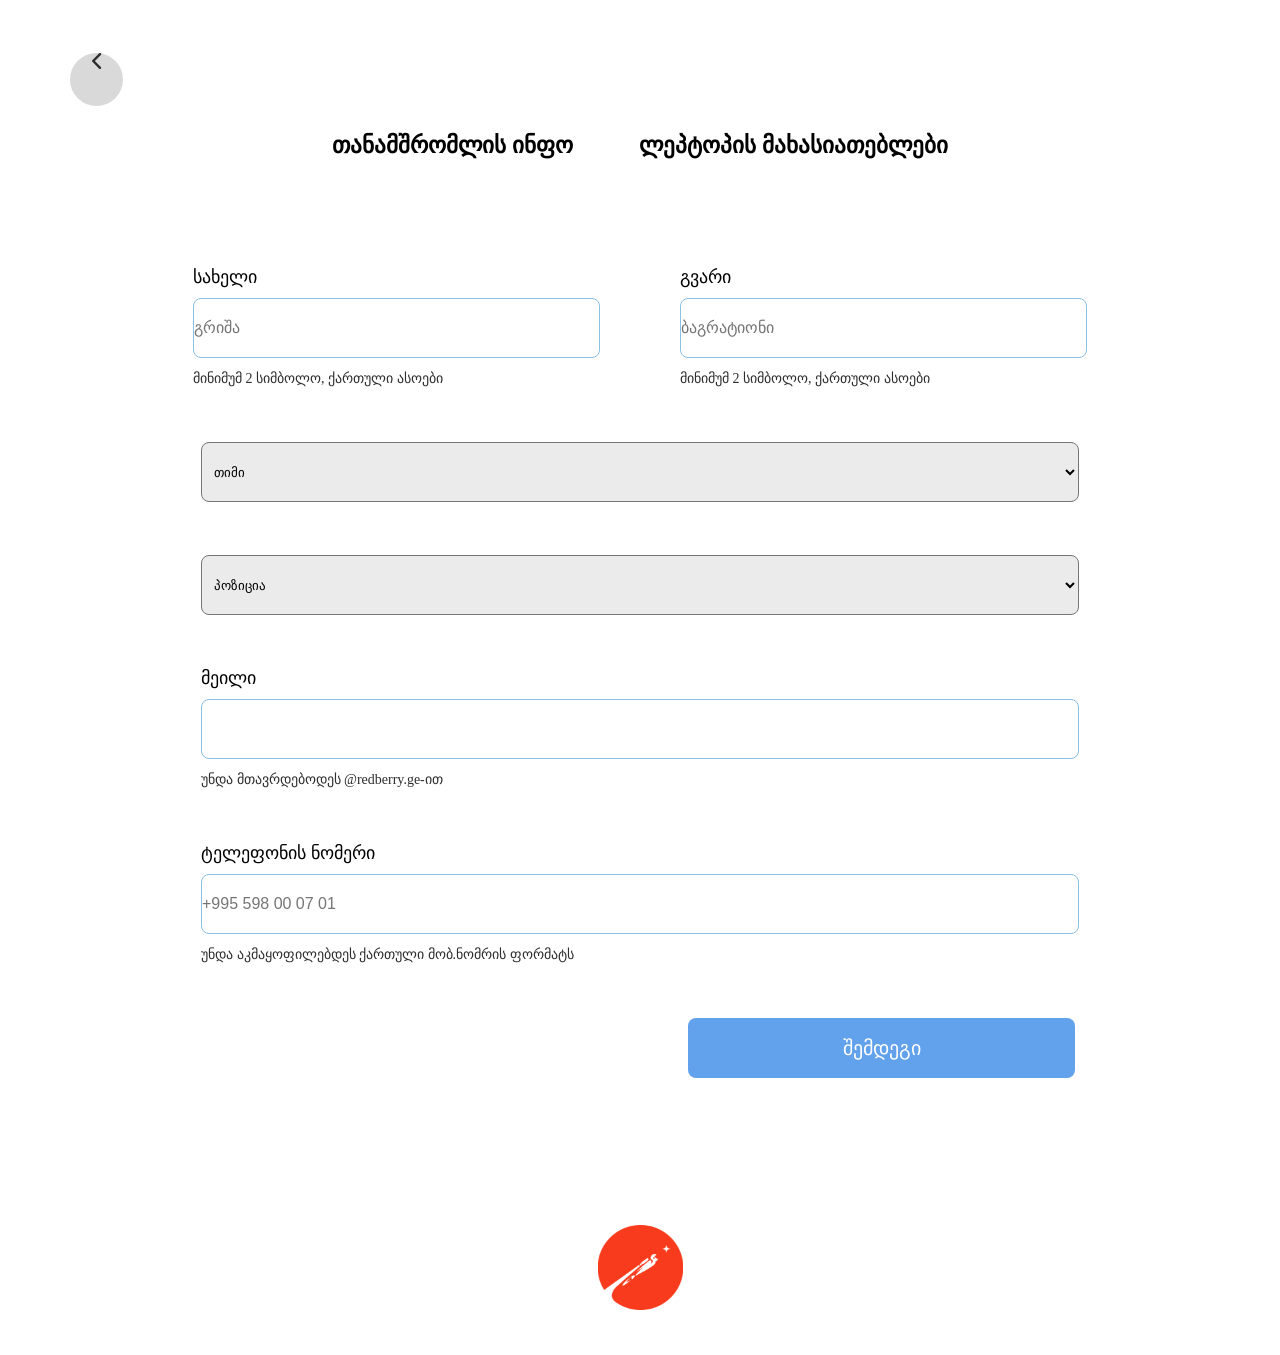
==== add-note.html @ ed46d0b8 "added 'add note' page, input validation and storing to local storage" ====
<!DOCTYPE html>
<html lang="en">
<head>
    <meta charset="UTF-8">
    <meta http-equiv="X-UA-Compatible" content="IE=edge">
    <meta name="viewport" content="width=device-width, initial-scale=1.0">
    <title>Add Note</title>
    <link rel="stylesheet" href="add-note.css">
    <link rel="stylesheet" href="common.css">
</head>
<body>
    <div class="prv-btn-ctn">
        <button type="button" id="prv-btn"><img src="./images/Vector.svg" id="prv"></button>
    </div>
    <div class="title-container"> <!-- ეს დივი შეიძლება არც დამჭირდეს -->
        <h3 class="section-title first-title">თანამშრომლის ინფო</h3>
        <h3 class="section-title sec-title">ლეპტოპის მახასიათებლები</h3>
      </div>
      <form action="https://pcfy.redberryinternship.ge/api/laptop/create" id="register-laptop">
        <fieldset class="tab">
              <div class="center">
                <div class="input-row">
                    <div class="input-div">
                        <label for="name">სახელი</label>
                        <input type="text" id="name" name="name" required placeholder="გრიშა" pattern="^(([\u10D0-\u10F0]+)){2,}">
                        <span>მინიმუმ 2 სიმბოლო, ქართული ასოები</span>
                    </div>
      
                    <div class="input-div">
                        <label for="lastname">გვარი</label>
                        <input type="text" id="lastname" name="surname" required placeholder="ბაგრატიონი" pattern="^(([\u10D0-\u10F0]+)){2,}">
                        <span>მინიმუმ 2 სიმბოლო, ქართული ასოები</span>
                    </div>
                </div>
              
                <div>
                  <select name="teams" id="teams" required>
                    <option value="" disabled selected>თიმი</option>
                    <option value="esecrame">esecrame</option>
                  </select>
                </div>
      
                <div>
                  <select name="positions" id="positions" required>
                    <option value="" disabled selected>პოზიცია</option>
                    <option value="rame">rame</option>
                  </select>
                </div>
      
                <div class="input-div">
                  <label for="email">მეილი</label>
                  <input type="email" id="email" name="email" pattern=".+@redberry.ge" required>
                  <span>უნდა მთავრდებოდეს @redberry.ge-ით</span>
                </div>
      
                <div class="input-div">
                    <label for="number">ტელეფონის ნომერი</label>
                    <input type="tel" id="number" name="phone_number" placeholder="+995 598 00 07 01" pattern="^(\+?995)?\d{9}$">
                    <span>უნდა აკმაყოფილებდეს ქართული მობ.ნომრის ფორმატს</span>
                </div>
      
                <div class="btn-div">
                  <button id="next-button" type="button">შემდეგი</button>
                </div>
            </div>  
          </fieldset>

          
      </form>
      <div class="img-container">
        <img src="./images/LOGO-10 2.svg" id="logo-2">
      </div>
      
      <script src="./add-note.js">
 
      </script>
</body>
</html>
---- add-note.css ----
.title-container {
    font-weight: 700;
    font-size: 20px;
    line-height: 24.42px;
    display: flex;
    justify-content: center;
    gap: 66px;
    margin-top: 80px;
    margin-bottom: 30px;
}

form {
    background-color: white;
    padding: 80px 160px;
    width: 1226px;
    margin: 0 auto;
}

fieldset {
    border: none;
}

.input-row {
    display: flex;
    justify-content: flex-start;
    gap: 80px;
    width: 894px;
    align-items: center;
}

.input-div {
    display: flex;
    flex-direction: column;
    gap: 10px;
    width: 878px;
}


.center {
    display: flex;
    flex-direction: column;
    align-items: center;
    gap: 53px;
}

.btn-div {
    display: flex;
    width: 870px;
    justify-content: flex-end;
}
---- common.css ----
* {
    margin: 0;
    padding: 0;
    box-sizing: border-box;
}

button {
    width: 387px;
    border-radius: 8px;
    padding: 18px 60px;
    background-color: #62A1EB;
    color: #FFFF;
    line-height: 24px;
    font-size: 20px;
    display: flex;
    justify-content: center;
    border: none;
    cursor: pointer;
}

button:hover {
    background-color: #317AD0;
}

button:focus {
    background-color: #1A5DAB;
}

input {
    height: 60px;
    /* width: 280px; */
    border-radius: 8px;
    border: 1.8px solid #8AC0E2;
    color: rgba(0, 0, 0, 0.6);
    line-height: 21px;
    font-size: 16px;
    font-weight: 400;
}

input:focus-within{
    background: rgba(43, 75, 242, 0.06);
    border: 1.8px solid #6499FF;
    color: black;
}

/* es vafshe js-shi chavwero sjobs */
input:user-invalid {
    box-shadow:none;
    border: 2px solid red !important;
    outline:none;
}


span {
    font-weight: 300;
    font-size: 14px;
    line-height: 21px;
    color: #2E2E2E;
}

label {
    font-size: 18px;
    line-height: 21px;
    font-weight: 500;
}
select {
    height: 60px;
    background-color: #EBEBEB;
    padding: 0 7.5px;
    border-radius: 8px;
    width: 878px; 
    /* width საჭიროა? */
}

hr {
    width: 894px;
    border: 1px solid #C7C7C7;
}


.img-container {
    display: flex;
    justify-content: center;
    margin-bottom: 45px;
    margin-top: 67px;
}

#prv-btn {
    margin: 0;
    padding: 0;
    width: 53px;
    height: 53px;
    border-radius: 50%;
    background-color: #D9D9D9;
    position: relative;
    top: 53px;
    left: 70px;
}
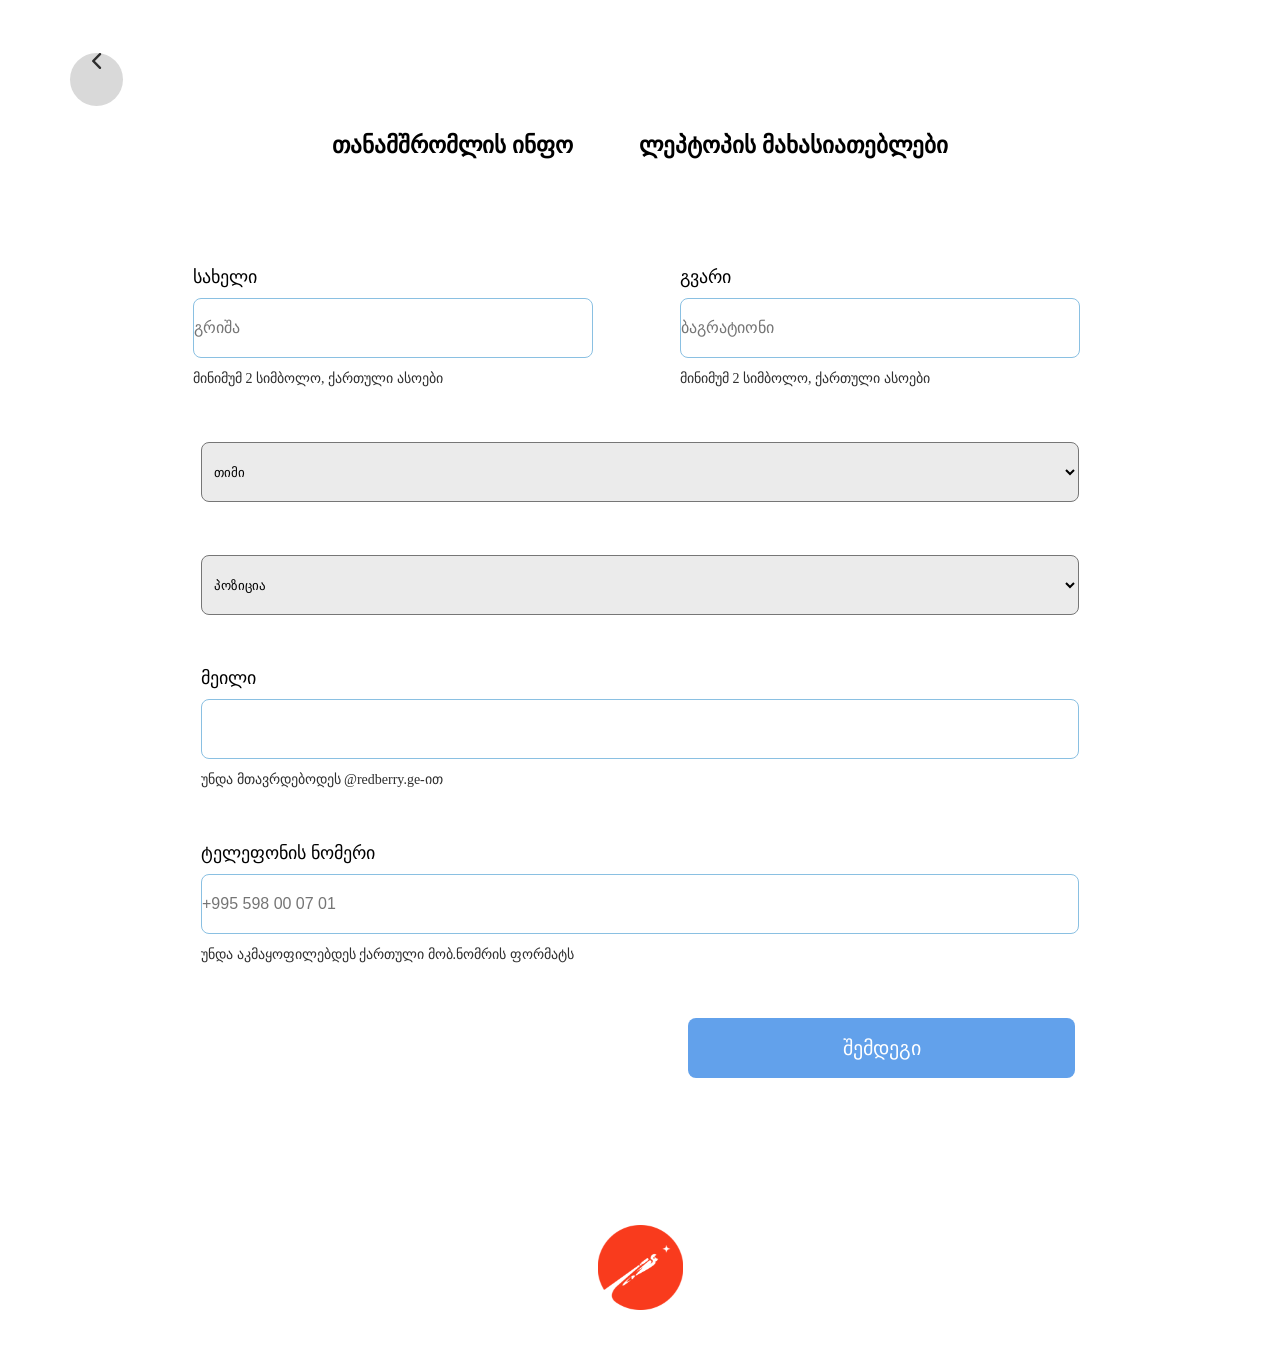
==== commit 6bdad106: "added 'add laptop specifications'  page" ====
--- a/add-note.html
+++ b/add-note.html
@@ -10,7 +10,7 @@
 </head>
 <body>
     <div class="prv-btn-ctn">
-        <button type="button" id="prv-btn"><img src="./images/Vector.svg" id="prv"></button>
+        <button type="button" id="prv-btn-gray"><img src="./images/Vector.svg" id="prv"></button>
     </div>
     <div class="title-container"> <!-- ეს დივი შეიძლება არც დამჭირდეს -->
         <h3 class="section-title first-title">თანამშრომლის ინფო</h3>
@@ -36,14 +36,12 @@
                 <div>
                   <select name="teams" id="teams" required>
                     <option value="" disabled selected>თიმი</option>
-                    <option value="esecrame">esecrame</option>
                   </select>
                 </div>
       
                 <div>
                   <select name="positions" id="positions" required>
                     <option value="" disabled selected>პოზიცია</option>
-                    <option value="rame">rame</option>
                   </select>
                 </div>
       
@@ -66,6 +64,106 @@
           </fieldset>
 
           
+
+          <fieldset class="sec-tab">
+            <div class="input">
+      
+              <div class="input-row">
+                  <div class="input-div">
+                    <!-- aq validacia maklia -->
+                      <label for="laptop-name">ლეპტოპის სახელი</label>
+                      <input type="text" id="laptop-name" name="laptop_name" required>
+                      <span>ლათინური ასოები, ციფრები, !@#$%^&*()_+= </span>
+                  </div>
+                  <!-- <input type="file" name="laptop_image" required> -->
+      
+                  <select name="laptop-brands" id="laptop-brands" required>
+                      <option value="" disabled selected>ლეპტოპის ბრენდი</option>
+                  </select>
+              </div>
+      
+              <hr>
+      
+              <div class="input-row sp">
+                  <select name="laptop_cpu" id="cpus" required>
+                      <option value="" disabled selected>ლეპტოპის CPU</option>
+                  </select>
+      
+                  <div class="input-div">
+                      <label for="cpu-core">CPU-ს ბირთვი</label>
+                      <input type="text" id="cpu-core" name="laptop_cpu_cores" required pattern="^[0-9]+$">
+                      <span>მხოლოდ ციფრები</span>
+                  </div>
+      
+                  <div class="input-div">
+                      <label for="cpu-thread">CPU-ს ნაკადი</label>
+                      <input type="text" id="cpu-thread" name="laptop_cpu_threads" required pattern="^[0-9]+$">
+                      <span>მხოლოდ ციფრები</span>
+                  </div>
+              </div>
+      
+              <hr>
+              
+              <div class="input-row radio-row">
+                  <div class="input-div">
+                      <label for="ram">ლეპტოპის RAM(გიგაბაიტებში - GB)</label>
+                      <input type="text" id="ram" name="laptop_ram" required pattern="^[0-9]+$">
+                      <span>მხოლოდ ციფრები</span>
+                  </div>
+      
+                  <div class="input-div radio-container">
+                      <label>მეხსიერების ტიპი</label>
+                      <div class="options-container">
+                          
+                          <!-- <div class="options-container"></div> -->
+                              <input type="radio" id="ssd" name="aptop_hard_drive_type" value="SSD">
+                              <label for="ssd">SSD</label>
+      
+                              <input type="radio" id="hdd" name="aptop_hard_drive_type" value="HDD">
+                              <label for="hdd">HDD</label>
+                          <!-- </div> -->
+                      </div>
+                  </div>
+              </div>
+      
+              <hr>
+      
+             
+              <div class="input-row price-con">
+                  <div class="input-div date-div">
+                      <label for="pur-date">შეძენის რიცხვი (არჩევითი)</label>
+                      <input type="date" id="pur-date" name="laptop_purchase_date">
+                  </div>
+      
+                  <div class="input-div price-div">
+                      <label for="price">ლეპტოპის ფასი(Gel)</label>
+                      <input type="text" name="laptop_price" id="price" placeholder="0000" pattern="^[0-9]+$">
+                      <span>მხოლოდ ციფრები</span>
+                  </div>
+              </div>
+      
+              <hr>
+              
+              <div class="con radio-row input-div radio-container">
+                  
+                  <label>ლეპტოპის მდგომარეობა</label>
+                  <div class="options-container">
+                      <input type="radio" id="new" name="laptop_state" value="new">
+                      <label for="new">ახალი</label>
+          
+                      <input type="radio" id="second-hand" name="laptop_state" value="second-hand">
+                      <label for="second-hand">მეორადი</label>
+                  </div>
+              </div>
+          </div>
+      
+      
+          <div class="btn-ctn">
+              <button type="button" id="prv-btn">უკან</button>
+              <button>დამახსოვრება</button>
+          </div>
+          </fieldset>
+
       </form>
       <div class="img-container">
         <img src="./images/LOGO-10 2.svg" id="logo-2">
--- a/add-note.css
+++ b/add-note.css
@@ -50,3 +50,6 @@
     justify-content: flex-end;
 }
 
+input[type='text'], input[id='laptop-name'], .date-div, .price-div   {
+    width: 400px;
+}
--- a/common.css
+++ b/common.css
@@ -85,7 +85,7 @@
     margin-top: 67px;
 }
 
-#prv-btn {
+#prv-btn-gray {
     margin: 0;
     padding: 0;
     width: 53px;
@@ -95,4 +95,8 @@
     position: relative;
     top: 53px;
     left: 70px;
+}
+
+.sec-tab {
+    display: none;
 }
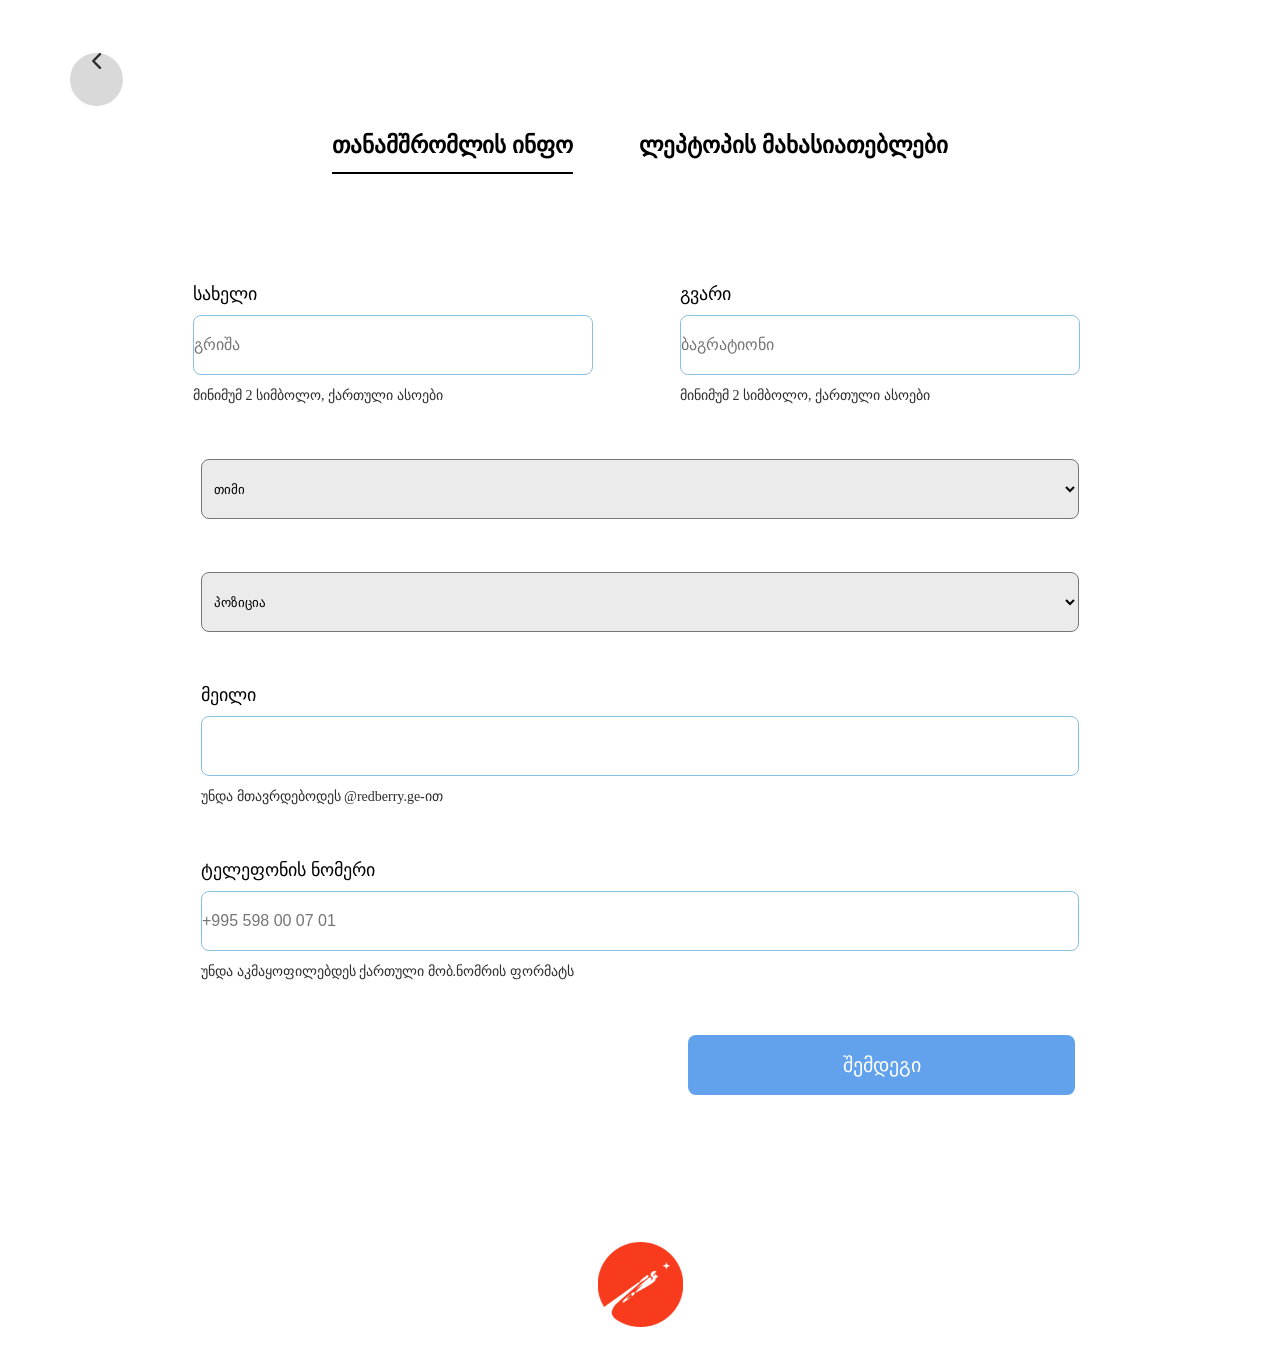
==== commit e571a862: "added file input" ====
--- a/add-note.html
+++ b/add-note.html
@@ -68,6 +68,17 @@
           <fieldset class="sec-tab">
             <div class="input">
       
+                <div class="input-row">
+                    <div id="drop_zone" ondrop="dropHandler(event);" ondragover="dragOverHandler(event);">
+                        <div id="drp-cnt">
+                            <p>ჩააგდე ან ატვირთე ლეპტოპის ფოტო</p>
+                            <input type='file' id='file'/>
+                            <label for='file'>ატვირთე</label>
+                        </div>
+                    </div>
+                </div>
+                
+
               <div class="input-row">
                   <div class="input-div">
                     <!-- aq validacia maklia -->
@@ -116,10 +127,10 @@
                       <div class="options-container">
                           
                           <!-- <div class="options-container"></div> -->
-                              <input type="radio" id="ssd" name="aptop_hard_drive_type" value="SSD">
+                              <input type="radio" id="ssd" name="laptop_hard_drive_type" value="SSD">
                               <label for="ssd">SSD</label>
       
-                              <input type="radio" id="hdd" name="aptop_hard_drive_type" value="HDD">
+                              <input type="radio" id="hdd" name="laptop_hard_drive_type" value="HDD">
                               <label for="hdd">HDD</label>
                           <!-- </div> -->
                       </div>
--- a/add-note.css
+++ b/add-note.css
@@ -8,6 +8,7 @@
     gap: 66px;
     margin-top: 80px;
     margin-bottom: 30px;
+    
 }
 
 form {
@@ -53,3 +54,116 @@
 input[type='text'], input[id='laptop-name'], .date-div, .price-div   {
     width: 400px;
 }
+
+.sp > select {
+    width: 270px;
+}
+
+.sp input {
+    /* border: thick dotted thistle; */
+    width: 270px;;
+}
+
+
+.options-container {
+    display: flex;
+    align-items: center;
+    gap: 10px;
+    /* margin-top: 7.5px; */
+}
+
+label[for='ssd'], label[for='new'] {
+    margin-right: 70px;
+    /* color: rebeccapurple; */
+}
+
+input[type='radio'] {
+    width: 15px
+}
+
+.price-con {
+    justify-content: flex-start;
+    align-items: flex-start;
+}
+
+
+input[type='date'], #price {
+    border-radius: 8px;
+    border: 1.8px solid #8AC0E2;
+    padding: 10px;
+    width: 400px;
+    height: 60px;
+}
+
+.btn-ctn {
+    width: 930px;
+    display: flex;
+    justify-content: space-between;
+    margin-top: 97px;
+    margin-bottom: 63px;
+}
+
+#prv-btn {
+    color: #62A1EB;
+    background-color: #FFFF;
+    position: relative;
+    right: 70px;
+}
+
+.first-title {
+    border-bottom: 2px solid black;
+}
+
+.section-title {
+    padding-bottom: 15px;
+}
+
+#drop_zone {
+    border: 2px dashed #4386A9;
+    border-radius: 18px;
+    background-color: #F7F7F7;
+    width: 878px;
+    height: 423px;
+}
+
+input[type="file"] {
+    height: 0;
+    padding: 0;
+    opacity: 0;
+}
+
+label[for="file"] {
+    box-shadow: 1px 1px 3px #ccc;
+    background: linear-gradient(to bottom, #eee, #ccc);
+    border-radius: 8px;
+    margin-top: 80px;
+    text-align: center;
+    line-height: 1.5;
+}
+
+label[for="file"]:hover {
+    background: linear-gradient(to bottom, #fff, #ddd);
+}
+
+label[for="file"]:active {
+    box-shadow: inset 1px 1px 3px #ccc;
+}
+
+#drp-cnt {
+    width: 233px;
+    margin: 107px auto;
+    text-align: center;
+}
+
+label[for='file'] {
+    border-radius: 8px;
+    padding: 18px 60px;
+    background: #62A1EB;
+    color: #FFFF;
+    line-height: 24px;
+    font-size: 20px;
+    display: flex;
+    justify-content: center;
+    border: none;
+    cursor: pointer;
+}
--- a/common.css
+++ b/common.css
@@ -69,12 +69,12 @@
     padding: 0 7.5px;
     border-radius: 8px;
     width: 878px; 
-    /* width საჭიროა? */
 }
 
 hr {
     width: 894px;
     border: 1px solid #C7C7C7;
+    margin: 60px 0;
 }
 
 
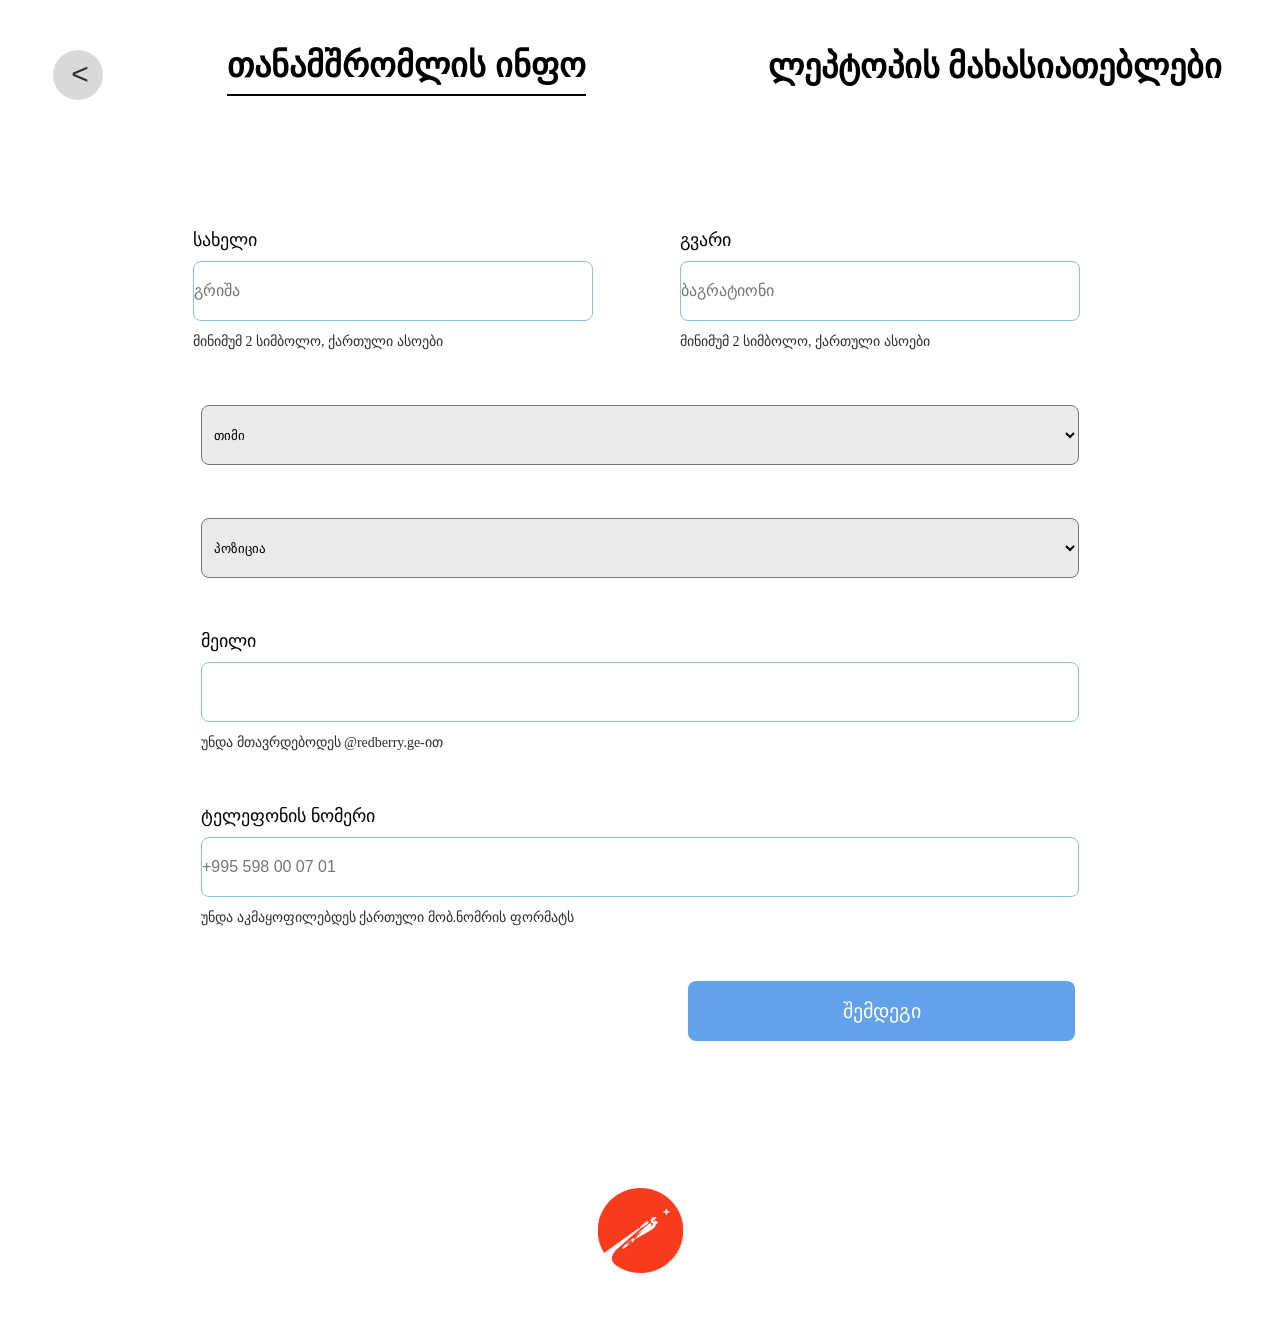
==== commit 6a91a431: "added input validation on employees info" ====
--- a/add-note.html
+++ b/add-note.html
@@ -4,56 +4,58 @@
     <meta charset="UTF-8">
     <meta http-equiv="X-UA-Compatible" content="IE=edge">
     <meta name="viewport" content="width=device-width, initial-scale=1.0">
-    <title>Add Note</title>
+    <title>ჩანაწერის დამატება</title>
     <link rel="stylesheet" href="add-note.css">
     <link rel="stylesheet" href="common.css">
+    <link rel="stylesheet" href="media.css">
 </head>
 <body>
-    <div class="prv-btn-ctn">
-        <button type="button" id="prv-btn-gray"><img src="./images/Vector.svg" id="prv"></button>
-    </div>
-    <div class="title-container"> <!-- ეს დივი შეიძლება არც დამჭირდეს -->
+    <div class="title-container">
+        <button class="back-button"><p>&#60</p></button>
         <h3 class="section-title first-title">თანამშრომლის ინფო</h3>
         <h3 class="section-title sec-title">ლეპტოპის მახასიათებლები</h3>
-      </div>
-      <form action="https://pcfy.redberryinternship.ge/api/laptop/create" id="register-laptop">
+    </div>
+
+      <form action="https://pcfy.redberryinternship.ge/api/laptop/create" id="register-laptop" method="post">
+
+      <!-- <form action="#" id="register-laptop""> -->
         <fieldset class="tab">
-              <div class="center">
+            <div class="center">
                 <div class="input-row">
                     <div class="input-div">
                         <label for="name">სახელი</label>
-                        <input type="text" id="name" name="name" required placeholder="გრიშა" pattern="^(([\u10D0-\u10F0]+)){2,}">
+                        <input type="text" id="name" name="name" required placeholder="გრიშა" >
                         <span>მინიმუმ 2 სიმბოლო, ქართული ასოები</span>
                     </div>
       
                     <div class="input-div">
                         <label for="lastname">გვარი</label>
-                        <input type="text" id="lastname" name="surname" required placeholder="ბაგრატიონი" pattern="^(([\u10D0-\u10F0]+)){2,}">
+                        <input type="text" id="lastname" name="surname" required placeholder="ბაგრატიონი">
                         <span>მინიმუმ 2 სიმბოლო, ქართული ასოები</span>
                     </div>
                 </div>
               
                 <div>
-                  <select name="teams" id="teams" required>
-                    <option value="" disabled selected>თიმი</option>
-                  </select>
+                    <select name="teams" id="teams" required>
+                        <option value="" disabled selected>თიმი</option>
+                    </select>
                 </div>
       
                 <div>
-                  <select name="positions" id="positions" required>
-                    <option value="" disabled selected>პოზიცია</option>
-                  </select>
+                    <select name="positions" id="positions" required>
+                        <option value="" disabled selected>პოზიცია</option>
+                    </select>
                 </div>
       
                 <div class="input-div">
                   <label for="email">მეილი</label>
-                  <input type="email" id="email" name="email" pattern=".+@redberry.ge" required>
+                  <input type="email" id="email" name="email"  required>
                   <span>უნდა მთავრდებოდეს @redberry.ge-ით</span>
                 </div>
       
                 <div class="input-div">
                     <label for="number">ტელეფონის ნომერი</label>
-                    <input type="tel" id="number" name="phone_number" placeholder="+995 598 00 07 01" pattern="^(\+?995)?\d{9}$">
+                    <input type="tel" id="number" name="phone_number" placeholder="+995 598 00 07 01">
                     <span>უნდა აკმაყოფილებდეს ქართული მობ.ნომრის ფორმატს</span>
                 </div>
       
@@ -61,70 +63,70 @@
                   <button id="next-button" type="button">შემდეგი</button>
                 </div>
             </div>  
-          </fieldset>
+        </fieldset>
 
           
 
-          <fieldset class="sec-tab">
+        <fieldset class="sec-tab">
             <div class="input">
       
-                <div class="input-row">
-                    <div id="drop_zone" ondrop="dropHandler(event);" ondragover="dragOverHandler(event);">
+                <div class="input-row drop-zone">
+                    <div id="drop_zone" >
+                        <!-- <div id="drop_zone"> -->
                         <div id="drp-cnt">
                             <p>ჩააგდე ან ატვირთე ლეპტოპის ფოტო</p>
-                            <input type='file' id='file'/>
-                            <label for='file'>ატვირთე</label>
+                            <span class="drop-zone__prompt">Drop file here or click to upload</span>
+                            <input type='file' id='laptop_image' name="laptop_image" class="drop-zone__input" required onchange="enc(this)"  ondrop="enc(this)" />
+                            <label for='laptop_image'">ატვირთე</label>
                         </div>
                     </div>
                 </div>
-                
 
-              <div class="input-row">
-                  <div class="input-div">
+                <div class="input-row">
+                    <div class="input-div">
                     <!-- aq validacia maklia -->
-                      <label for="laptop-name">ლეპტოპის სახელი</label>
-                      <input type="text" id="laptop-name" name="laptop_name" required>
-                      <span>ლათინური ასოები, ციფრები, !@#$%^&*()_+= </span>
-                  </div>
-                  <!-- <input type="file" name="laptop_image" required> -->
+                        <label for="laptop-name">ლეპტოპის სახელი</label>
+                        <input type="text" id="laptop-name" name="laptop_name" required>
+                        <span>ლათინური ასოები, ციფრები, !@#$%^&*()_+= </span>
+                    </div>
       
-                  <select name="laptop-brands" id="laptop-brands" required>
-                      <option value="" disabled selected>ლეპტოპის ბრენდი</option>
-                  </select>
-              </div>
+                    <select name="laptop-brands" id="laptop-brands" required>
+                        <option value="" disabled selected>ლეპტოპის ბრენდი</option>
+                    </select>
+                </div>
       
-              <hr>
+                <hr>
       
-              <div class="input-row sp">
-                  <select name="laptop_cpu" id="cpus" required>
-                      <option value="" disabled selected>ლეპტოპის CPU</option>
-                  </select>
+                <div class="input-row sp">
+                    <select name="laptop_cpu" id="cpus" required>
+                        <option value="" disabled selected>ლეპტოპის CPU</option>
+                    </select>
       
-                  <div class="input-div">
-                      <label for="cpu-core">CPU-ს ბირთვი</label>
-                      <input type="text" id="cpu-core" name="laptop_cpu_cores" required pattern="^[0-9]+$">
-                      <span>მხოლოდ ციფრები</span>
-                  </div>
+                    <div class="input-div">
+                        <label for="cpu-core">CPU-ს ბირთვი</label>
+                        <input type="text" id="cpu-core" name="laptop_cpu_cores" required pattern="^[0-9]+$">
+                        <span>მხოლოდ ციფრები</span>
+                    </div>
       
-                  <div class="input-div">
-                      <label for="cpu-thread">CPU-ს ნაკადი</label>
-                      <input type="text" id="cpu-thread" name="laptop_cpu_threads" required pattern="^[0-9]+$">
-                      <span>მხოლოდ ციფრები</span>
-                  </div>
-              </div>
+                    <div class="input-div">
+                        <label for="cpu-thread">CPU-ს ნაკადი</label>
+                        <input type="text" id="cpu-thread" name="laptop_cpu_threads" required pattern="^[0-9]+$">
+                        <span>მხოლოდ ციფრები</span>
+                    </div>
+                </div>
       
-              <hr>
+                <hr>
               
-              <div class="input-row radio-row">
-                  <div class="input-div">
-                      <label for="ram">ლეპტოპის RAM(გიგაბაიტებში - GB)</label>
-                      <input type="text" id="ram" name="laptop_ram" required pattern="^[0-9]+$">
-                      <span>მხოლოდ ციფრები</span>
-                  </div>
+                <div class="input-row radio-row">
+                    <div class="input-div">
+                        <label for="ram">ლეპტოპის RAM(გიგაბაიტებში - GB)</label>
+                        <input type="text" id="ram" name="laptop_ram" required pattern="^[0-9]+$">
+                        <span>მხოლოდ ციფრები</span>
+                    </div>
       
-                  <div class="input-div radio-container">
-                      <label>მეხსიერების ტიპი</label>
-                      <div class="options-container">
+                    <div class="input-div radio-container">
+                        <label>მეხსიერების ტიპი</label>
+                        <div class="options-container">
                           
                           <!-- <div class="options-container"></div> -->
                               <input type="radio" id="ssd" name="laptop_hard_drive_type" value="SSD">
@@ -133,45 +135,45 @@
                               <input type="radio" id="hdd" name="laptop_hard_drive_type" value="HDD">
                               <label for="hdd">HDD</label>
                           <!-- </div> -->
-                      </div>
-                  </div>
-              </div>
+                        </div>
+                    </div>
+                </div>
       
-              <hr>
+                <hr>
       
              
-              <div class="input-row price-con">
-                  <div class="input-div date-div">
-                      <label for="pur-date">შეძენის რიცხვი (არჩევითი)</label>
-                      <input type="date" id="pur-date" name="laptop_purchase_date">
-                  </div>
+                <div class="input-row price-con">
+                    <div class="input-div date-div">
+                        <label for="pur-date">შეძენის რიცხვი (არჩევითი)</label>
+                        <input type="date" id="pur-date" name="laptop_purchase_date">
+                    </div>
       
-                  <div class="input-div price-div">
-                      <label for="price">ლეპტოპის ფასი(Gel)</label>
-                      <input type="text" name="laptop_price" id="price" placeholder="0000" pattern="^[0-9]+$">
-                      <span>მხოლოდ ციფრები</span>
-                  </div>
-              </div>
+                    <div class="input-div price-div">
+                        <label for="price">ლეპტოპის ფასი(Gel)</label>
+                        <input type="text" name="laptop_price" id="price" placeholder="0000" pattern="^[0-9]+$">
+                        <span>მხოლოდ ციფრები</span>
+                    </div>
+                </div>
       
-              <hr>
+                <hr>
               
-              <div class="con radio-row input-div radio-container">
+                <div class="con radio-row input-div radio-container">
                   
-                  <label>ლეპტოპის მდგომარეობა</label>
-                  <div class="options-container">
-                      <input type="radio" id="new" name="laptop_state" value="new">
-                      <label for="new">ახალი</label>
+                    <label>ლეპტოპის მდგომარეობა</label>
+                    <div class="options-container">
+                        <input type="radio" id="new" name="laptop_state" value="new">
+                        <label for="new">ახალი</label>
           
-                      <input type="radio" id="second-hand" name="laptop_state" value="second-hand">
-                      <label for="second-hand">მეორადი</label>
-                  </div>
-              </div>
-          </div>
+                        <input type="radio" id="used" name="laptop_state" value="used">
+                        <label for="used">მეორადი</label>
+                    </div>
+                </div>
+            </div>
       
       
           <div class="btn-ctn">
               <button type="button" id="prv-btn">უკან</button>
-              <button>დამახსოვრება</button>
+              <button id="save">დამახსოვრება</button>
           </div>
           </fieldset>
 
@@ -180,6 +182,14 @@
         <img src="./images/LOGO-10 2.svg" id="logo-2">
       </div>
       
+
+      <div class="add-success">
+        <img src="./images/Frame.svg" alt="">
+        <h3>ჩანაწერი დამატებულია!</h3>
+        <button id="toList">სიაში გადაყვანა</button>
+        <button class="prv-btn" id="main">მთავარი</button>
+    </div>
+    
       <script src="./add-note.js">
  
       </script>
--- a/add-note.css
+++ b/add-note.css
@@ -29,6 +29,7 @@
     width: 894px;
     align-items: center;
 }
+
 
 .input-div {
     display: flex;
@@ -124,6 +125,7 @@
     background-color: #F7F7F7;
     width: 878px;
     height: 423px;
+    margin-bottom: 50px;
 }
 
 input[type="file"] {
@@ -132,20 +134,20 @@
     opacity: 0;
 }
 
-label[for="file"] {
+/* label[for="laptop_image"] {
     box-shadow: 1px 1px 3px #ccc;
     background: linear-gradient(to bottom, #eee, #ccc);
     border-radius: 8px;
     margin-top: 80px;
     text-align: center;
     line-height: 1.5;
-}
+} */
 
-label[for="file"]:hover {
+label[for="laptop_image"]:hover {
     background: linear-gradient(to bottom, #fff, #ddd);
 }
 
-label[for="file"]:active {
+label[for="laptop_image"]:active {
     box-shadow: inset 1px 1px 3px #ccc;
 }
 
@@ -155,7 +157,7 @@
     text-align: center;
 }
 
-label[for='file'] {
+label[for='laptop_image'] {
     border-radius: 8px;
     padding: 18px 60px;
     background: #62A1EB;
@@ -166,4 +168,10 @@
     justify-content: center;
     border: none;
     cursor: pointer;
+}
+
+.add-success {
+    display: none;
+    margin: 20px; 
+    /* maybe i shoul add !important to margin */
 }
--- a/common.css
+++ b/common.css
@@ -26,7 +26,7 @@
     background-color: #1A5DAB;
 }
 
-input {
+input, input:valid {
     height: 60px;
     /* width: 280px; */
     border-radius: 8px;
@@ -35,9 +35,10 @@
     line-height: 21px;
     font-size: 16px;
     font-weight: 400;
-}
-
-input:focus-within{
+    outline: none;
+}
+
+input:focus-within {
     background: rgba(43, 75, 242, 0.06);
     border: 1.8px solid #6499FF;
     color: black;
@@ -99,4 +100,104 @@
 
 .sec-tab {
     display: none;
-}+}
+
+/* file drop */
+
+a {
+  color: #369;
+}
+.note {
+  width: 500px;
+  margin: 50px auto;
+  font-size: 1.1em;
+  color: #333;
+  text-align: justify;
+}
+#drop-area {
+  border: 2px dashed #ccc;
+  border-radius: 20px;
+  width: 480px;
+  margin: 50px auto;
+  padding: 20px;
+}
+#drop-area.highlight {
+  border-color: purple;
+}
+p {
+  margin-top: 0;
+}
+.my-form {
+  margin-bottom: 10px;
+}
+#gallery {
+  margin-top: 10px;
+}
+#gallery img {
+  width: 150px;
+  margin-bottom: 10px;
+  margin-right: 10px;
+  vertical-align: middle;
+}
+#fileElem {
+  display: none;
+}
+
+
+@media only screen and (max-width: 390px) {
+
+  #illustration {
+    width: 268px;
+    height: auto;
+    margin: 40px 0;
+  }
+  .center {
+    /* margin: 0 !important; */
+    /* margin: 60px auto; */
+    display: flex;
+    flex-direction: column;
+    align-items: center;
+    width: 360px;
+    /* border: 3px solid black; */
+}
+
+  button {
+    width: 360px;
+    margin: 16px;
+  }
+}
+
+p {
+  color: #2E2E2E;
+}
+
+.title-container {
+  display: flex;
+  align-items: center;
+  margin-top: 50px;
+  margin-bottom: 50px;
+}
+
+.back-button, .back-button:hover, .back-button:focus {
+  margin-left: 53px;
+  width: 50px;
+  height: 50px;
+  border-radius: 50%;
+  padding: 0;
+  background-color: #D9D9D9;
+  cursor: pointer;
+}
+
+.back-button p {
+  position: relative;
+  top: 12px;
+  left: 2px;
+  font-size: 30px;
+}
+
+h3 {
+  margin: 0 auto;
+  font-weight: 700;
+  font-size: 34px;
+}
+
--- a/media.css
+++ b/media.css
@@ -0,0 +1,106 @@
+
+@media only screen and (max-width: 390px) {
+
+    form, fieldset {
+        padding: 0;
+        margin: 0;
+        width: 390px;
+    }
+
+    .top-btn-ctn {
+        display: flex;
+        height: 80px;
+        width: 100%;
+    }
+
+    hr {
+        width: 390px;
+    }
+
+    .sec-title {
+        display: none;
+    }
+
+    .title-container {
+        margin: 0 auto;
+        margin-bottom: 30px;
+    }
+
+    .input-row {
+        flex-direction: column;
+        width: 100%;
+    }
+
+    #illustration {
+      width: 268px;
+      height: auto;
+      margin: 40px 0;
+    }
+
+    .input-div {
+        width: 360px !important;
+    }
+
+    .center {
+      display: flex;
+      flex-direction: column;
+      align-items: center;
+      width: 360px;
+    }
+
+    .prv-btn-ctn {
+        position: absolute;
+        top: -20px;
+        left: 0;
+    }
+    
+    .btn-div {
+        display: flex;
+        width: 380px !important;
+    }
+
+    #drop_zone {
+        width: 100%;
+    }
+
+    input[type='radio'] {
+        width: 10px !important;
+    }
+
+    button {
+        width: 360px;
+        margin: 16px;
+    }
+
+    .btn-ctn {
+        width: 390px ;
+        display: flex;
+        justify-content: space-around;
+        margin-top: 97px;
+        margin-bottom: 63px;
+    }
+
+    #prv-btn {
+        color: #62A1EB;
+        background-color: #FFFF;
+        position: static ;
+        margin: 0;
+        padding: 10px;
+    }
+
+
+
+    input, select {
+        width: 358px !important;
+    }
+
+    .input {
+        width: 390px;
+    }
+
+    #save {
+        margin: 0 ;
+        padding: 10px ;
+    }
+  }
+  
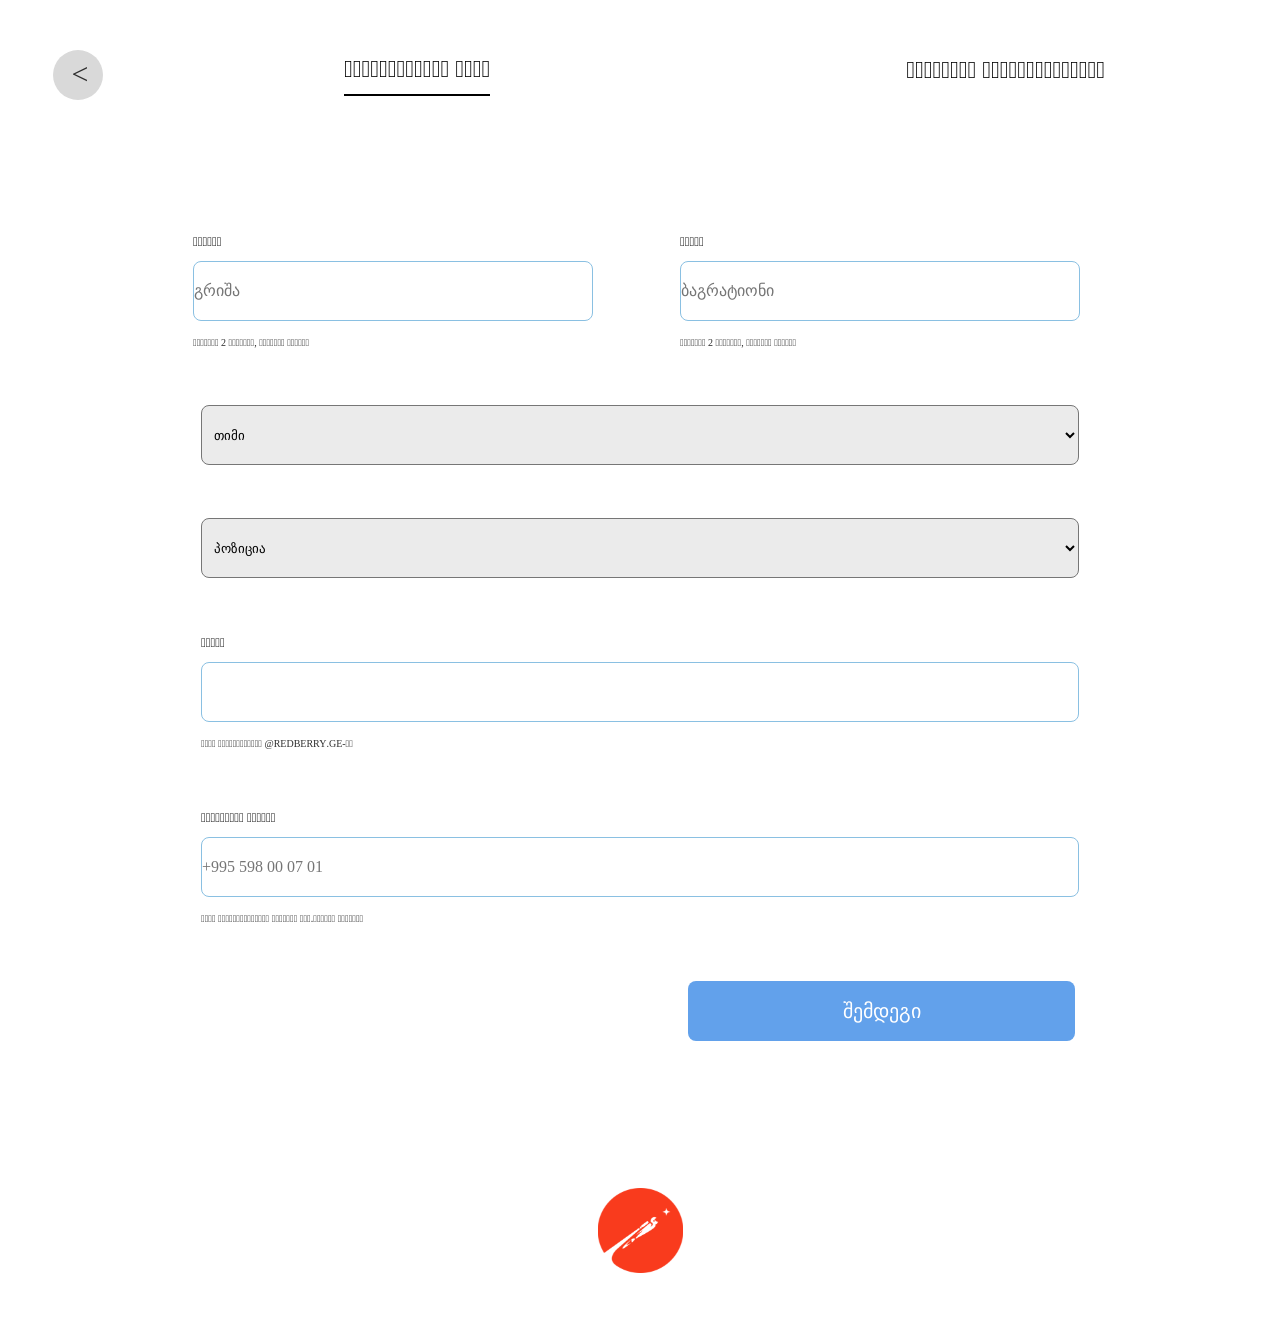
==== commit 2183699f: "setting input file background to uploaded picture" ====
--- a/add-note.html
+++ b/add-note.html
@@ -18,7 +18,6 @@
 
       <form action="https://pcfy.redberryinternship.ge/api/laptop/create" id="register-laptop" method="post">
 
-      <!-- <form action="#" id="register-laptop""> -->
         <fieldset class="tab">
             <div class="center">
                 <div class="input-row">
@@ -55,7 +54,7 @@
       
                 <div class="input-div">
                     <label for="number">ტელეფონის ნომერი</label>
-                    <input type="tel" id="number" name="phone_number" placeholder="+995 598 00 07 01">
+                    <input type="tel" id="number" name="phone_number" placeholder="+995 598 00 07 01" pattern="^(\+?995)?\d{9}$">
                     <span>უნდა აკმაყოფილებდეს ქართული მობ.ნომრის ფორმატს</span>
                 </div>
       
@@ -72,11 +71,9 @@
       
                 <div class="input-row drop-zone">
                     <div id="drop_zone" >
-                        <!-- <div id="drop_zone"> -->
                         <div id="drp-cnt">
                             <p>ჩააგდე ან ატვირთე ლეპტოპის ფოტო</p>
-                            <span class="drop-zone__prompt">Drop file here or click to upload</span>
-                            <input type='file' id='laptop_image' name="laptop_image" class="drop-zone__input" required onchange="enc(this)"  ondrop="enc(this)" />
+                            <input type='file' id='laptop_image' name="laptop_image" class="drop-zone__input" required/>
                             <label for='laptop_image'">ატვირთე</label>
                         </div>
                     </div>
--- a/common.css
+++ b/common.css
@@ -1,105 +1,154 @@
 * {
-    margin: 0;
-    padding: 0;
-    box-sizing: border-box;
-}
-
+  margin: 0;
+  padding: 0;
+  box-sizing: border-box;
+}
+
+@font-face {
+  font-family: HelveticaNeue;
+  font-weight: normal;
+  src: url(./fonts/HelveticaNeue.ttc);
+}
+
+
+@font-face {
+  font-family: HelveticaNeue;
+  font-weight: bold;
+  src: url(./fonts/HelveticaNeue.ttc);
+}
+ 
+:root {
+  font-family: HelveticaNeue;
+}
+/* @font-face {
+  font-family: myfont;
+  font-weight: normal;
+  src: url('that-font-I-like-Regular.woff') format('WOFF');
+}
+
+@font-face {
+  font-family: myfont;
+  font-weight: bold;
+  src: url('that-font-I-like-Regular.woff') format('WOFF');
+} */
+
+
+.uppercase {
+  font-family: HelveticaNeue;
+  font-variant-caps: all-small-caps;
+  font-size: 24px;
+}
+
+.lowercase {
+  font-family: HelveticaNeue;
+}
+
+body {
+  font-family: HelveticaNeue;
+  font-variant-caps: all-small-caps;
+  font-size: 24px;
+}
+
+/* .uppercase {
+  font-family: ;
+} */
 button {
-    width: 387px;
-    border-radius: 8px;
-    padding: 18px 60px;
-    background-color: #62A1EB;
-    color: #FFFF;
-    line-height: 24px;
-    font-size: 20px;
-    display: flex;
-    justify-content: center;
-    border: none;
-    cursor: pointer;
+  width: 387px;
+  border-radius: 8px;
+  padding: 18px 60px;
+  background-color: #62A1EB;
+  color: #FFFF;
+  line-height: 24px;
+  font-size: 20px;
+  display: flex;
+  justify-content: center;
+  border: none;
+  cursor: pointer;
+  font-family: 'Helvetica Neue';
+  font-style: normal;
+  font-weight: 500;
+ 
 }
 
 button:hover {
-    background-color: #317AD0;
+  background-color: #317AD0;
 }
 
 button:focus {
-    background-color: #1A5DAB;
+  background-color: #1A5DAB;
 }
 
 input, input:valid {
-    height: 60px;
-    /* width: 280px; */
-    border-radius: 8px;
-    border: 1.8px solid #8AC0E2;
-    color: rgba(0, 0, 0, 0.6);
-    line-height: 21px;
-    font-size: 16px;
-    font-weight: 400;
-    outline: none;
+  height: 60px;
+  border-radius: 8px;
+  border: 1.8px solid #8AC0E2;
+  color: rgba(0, 0, 0, 0.6);
+  line-height: 21px;
+  font-size: 16px;
+  font-weight: 400;
+  font-family: 'Helvetica Neue';
+  font-style: normal;
+  outline: none;
 }
 
 input:focus-within {
-    background: rgba(43, 75, 242, 0.06);
-    border: 1.8px solid #6499FF;
-    color: black;
-}
-
-/* es vafshe js-shi chavwero sjobs */
-input:user-invalid {
-    box-shadow:none;
-    border: 2px solid red !important;
-    outline:none;
-}
-
+  background: rgba(43, 75, 242, 0.06);
+  border: 1.8px solid #6499FF;
+  color: black;
+}
 
 span {
-    font-weight: 300;
-    font-size: 14px;
-    line-height: 21px;
-    color: #2E2E2E;
+  font-weight: 300;
+  font-size: 14px;
+  line-height: 21px;
+  color: #2E2E2E;
+  font-family: 'Helvetica Neue';
+  font-style: normal;
 }
 
 label {
-    font-size: 18px;
-    line-height: 21px;
-    font-weight: 500;
-}
+  font-size: 18px;
+  line-height: 21px;
+  font-weight: 500;
+  font-family: 'Helvetica Neue';
+  font-style: normal;
+}
+
 select {
-    height: 60px;
-    background-color: #EBEBEB;
-    padding: 0 7.5px;
-    border-radius: 8px;
-    width: 878px; 
+  height: 60px;
+  background-color: #EBEBEB;
+  padding: 0 7.5px;
+  border-radius: 8px;
+  width: 878px; 
 }
 
 hr {
-    width: 894px;
-    border: 1px solid #C7C7C7;
-    margin: 60px 0;
-}
-
+  width: 894px;
+  border: 1px solid #C7C7C7;
+  margin: 60px 0;
+}
 
 .img-container {
-    display: flex;
-    justify-content: center;
-    margin-bottom: 45px;
-    margin-top: 67px;
+  display: flex;
+  justify-content: center;
+  margin-bottom: 45px;
+  margin-top: 67px;
 }
 
 #prv-btn-gray {
-    margin: 0;
-    padding: 0;
-    width: 53px;
-    height: 53px;
-    border-radius: 50%;
-    background-color: #D9D9D9;
-    position: relative;
-    top: 53px;
-    left: 70px;
+  margin: 0;
+  padding: 0;
+  width: 53px;
+  height: 53px;
+  border-radius: 50%;
+  background-color: #D9D9D9;
+  position: relative;
+  top: 53px;
+  left: 70px;
 }
 
 .sec-tab {
-    display: none;
+  display: none;
 }
 
 /* file drop */
@@ -113,7 +162,9 @@
   font-size: 1.1em;
   color: #333;
   text-align: justify;
-}
+
+}
+
 #drop-area {
   border: 2px dashed #ccc;
   border-radius: 20px;
@@ -121,24 +172,27 @@
   margin: 50px auto;
   padding: 20px;
 }
-#drop-area.highlight {
-  border-color: purple;
-}
+
+
 p {
   margin-top: 0;
 }
+
 .my-form {
   margin-bottom: 10px;
 }
+
 #gallery {
   margin-top: 10px;
 }
+
 #gallery img {
   width: 150px;
   margin-bottom: 10px;
   margin-right: 10px;
   vertical-align: middle;
 }
+
 #fileElem {
   display: none;
 }
@@ -152,13 +206,10 @@
     margin: 40px 0;
   }
   .center {
-    /* margin: 0 !important; */
-    /* margin: 60px auto; */
     display: flex;
     flex-direction: column;
     align-items: center;
     width: 360px;
-    /* border: 3px solid black; */
 }
 
   button {
@@ -176,6 +227,9 @@
   align-items: center;
   margin-top: 50px;
   margin-bottom: 50px;
+  font-family: 'Helvetica Neue';
+  font-style: normal;
+  font-weight: 700;
 }
 
 .back-button, .back-button:hover, .back-button:focus {
--- a/media.css
+++ b/media.css
@@ -1,10 +1,16 @@
 
 @media only screen and (max-width: 390px) {
 
+    body {
+        font-size: 16px; 
+    }
     form, fieldset {
         padding: 0;
         margin: 0;
         width: 390px;
+        /* color: red; */
+        display: flex;
+        flex-direction: column;
     }
 
     .top-btn-ctn {
@@ -21,14 +27,47 @@
         display: none;
     }
 
+    .center {
+        margin: 0 auto;
+    }
+
+    #next-button, #prv-btn {
+        width: 130px;
+    }
+
+    #save {
+        width: 100%;
+        padding: 5px;
+    }
     .title-container {
         margin: 0 auto;
         margin-bottom: 30px;
+        background-color: #F7F7F7;
+        display: flex;
+        width: 100%;
+        /* border: 2px solid orange; */
+        align-items: baseline;
+        padding-bottom: 30px;
+        /* margin-bottom: 30px !important; */
+        /* justify-content: space-around; */
     }
 
+    .back-button, .back-button:hover, .back-button:active {
+        width: 5px;
+        height: 5px;
+        background-color: #F7F7F7;
+        margin: 0;
+    }
+
+    .back-button p {
+        margin: 0;
+        /* border: 2px solid orange; */
+        /* marg */
+    }
     .input-row {
         flex-direction: column;
         width: 100%;
+        gap: 20px;
     }
 
     #illustration {
@@ -41,6 +80,9 @@
         width: 360px !important;
     }
 
+    h3 {
+        font-size: 16px;
+    }
     .center {
       display: flex;
       flex-direction: column;
@@ -102,5 +144,27 @@
         margin: 0 ;
         padding: 10px ;
     }
+
+    .laptop-container {
+        width: 100%;
+        margin: 0;
+    }
+
+    .laptop {
+        gap: 15px;
+    }
+
+    .first-section, .sec-section, .third-section {
+        flex-direction: column;
+    }
+
+    #laptop-img {
+        width: 100%;
+        height: auto;
+    }
+
+    hr {
+        width: 100%;
+    }
   }
   
